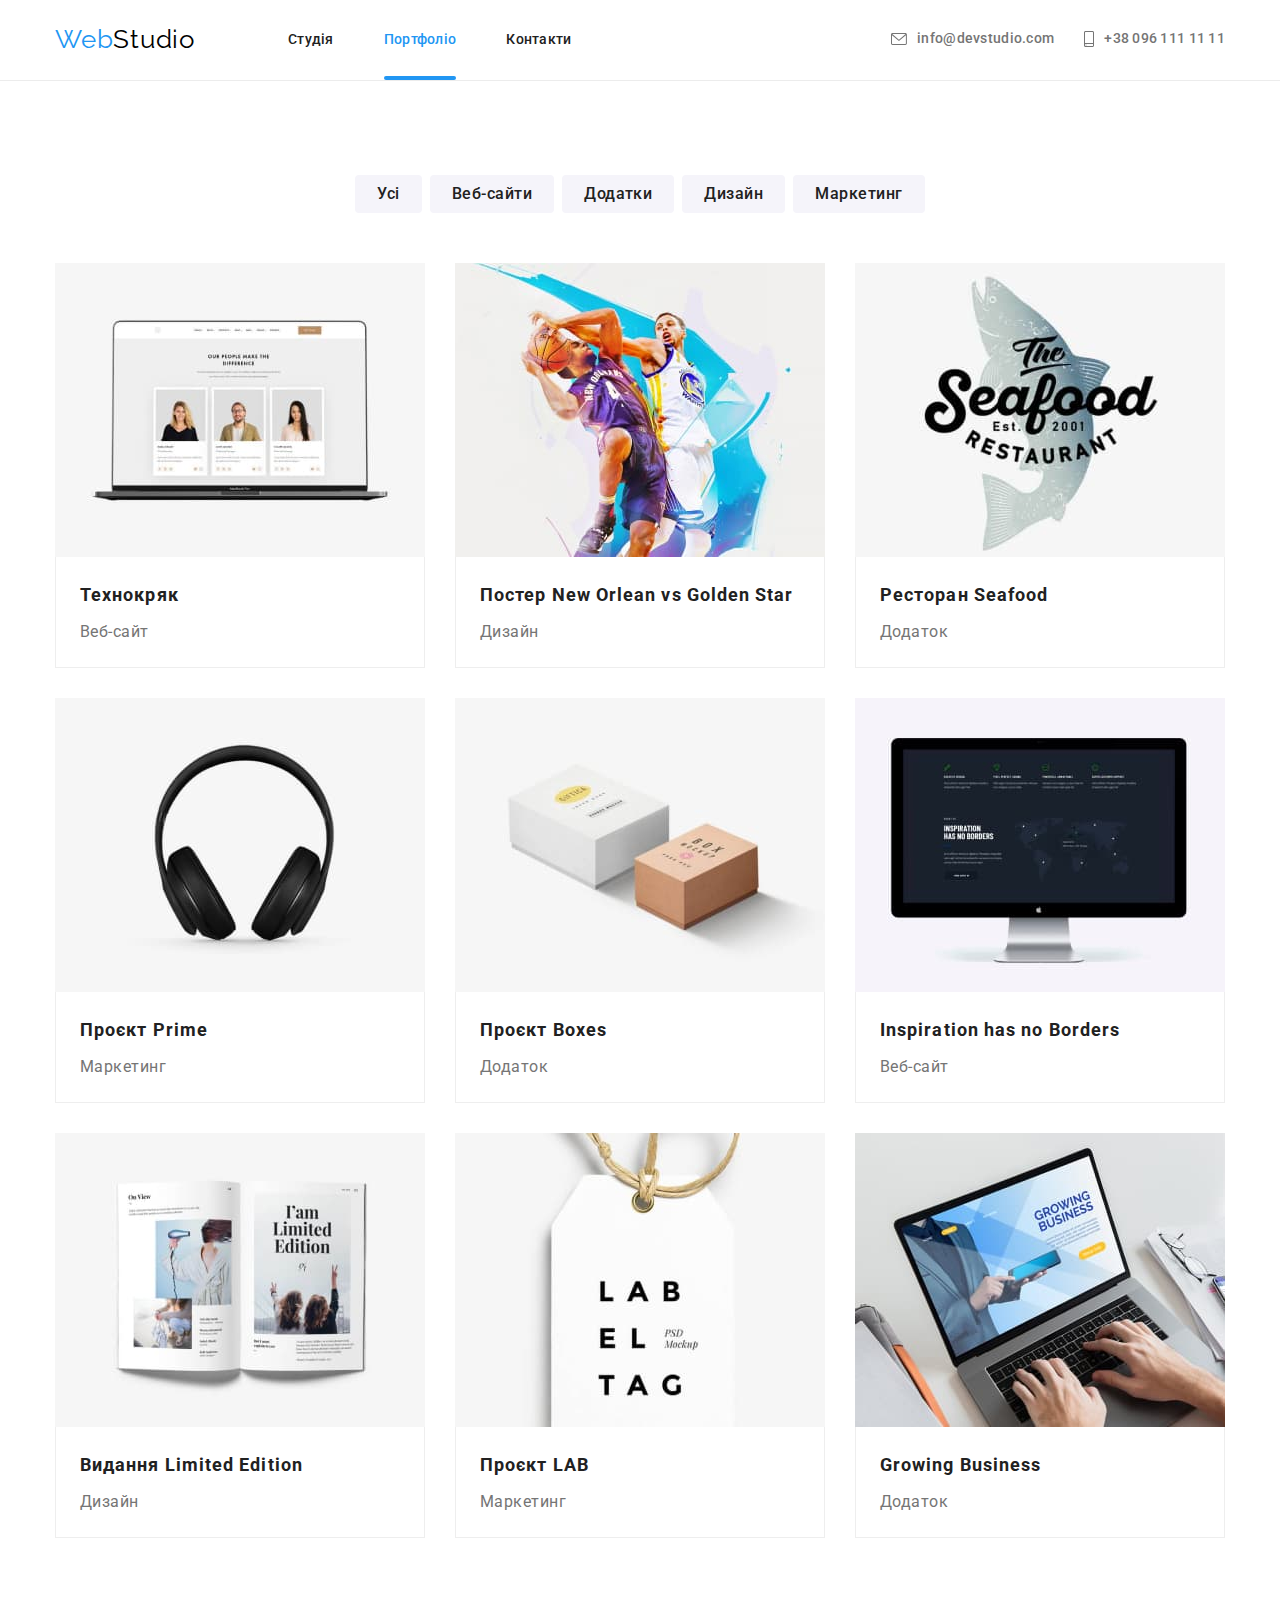
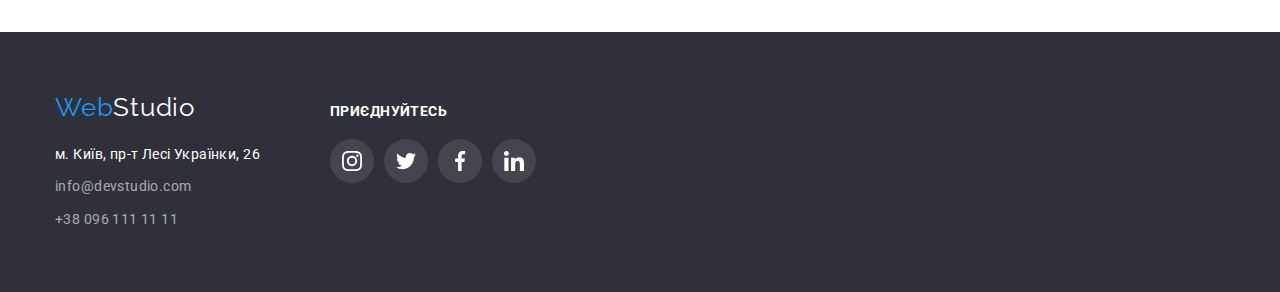
==== portfolio.html @ 84c5d69d "Добавив матеріали з репозиторію №5" ====
<!DOCTYPE html>
<html lang="uk">

<head>
  <meta charset="UTF-8" />
  <meta http-equiv="X-UA-Compatible" content="IE=edge" />
  <meta name="viewport" content="width=, initial-scale=1.0" />
  <title>Портфоліо</title>
  <link rel="preconnect" href="https://fonts.googleapis.com" />
  <link rel="preconnect" href="https://fonts.gstatic.com" crossorigin />
  <link href="https://fonts.googleapis.com/css2?family=Raleway:wght@700&family=Roboto:wght@400;500;700;900&display=swap"
    rel="stylesheet" />
  <link rel="stylesheet" href="https://cdnjs.cloudflare.com/ajax/libs/modern-normalize/1.1.0/modern-normalize.css" />
  <link rel="stylesheet" href="./css/style.css" />
</head>

<body>
  <header class="header">
    <div class="container container-nav-link">
      <a href="#" class="nav-logo"><span class="nav-logo-title">Web</span>Studio</a>
      <nav class="navigation-link">
        <ul class="nav-link">
          <li><a href="./index.html" class="link">Студія</a></li>
          <li><a href="#" class="link link-portfolio">Портфоліо</a></li>
          <li><a href="#" class="link">Контакти</a></li>
        </ul>
      </nav>
      <ul class="link-contact">
        <li>
          <a href="mailto:info@devstudio.com" class="contact contact-mail">
            <svg class="envelop" width="16" height="12">
              <use href="./images/icons.svg#icon-envelope"></use>
            </svg>
            info@devstudio.com</a>
        </li>
        <li>
          <a href="tel:+380961111111" class="contact contact-tel">
            <svg class="smartphone" width="10" height="16">
              <use href="./images/icons.svg#icon-smartphone"></use>
            </svg>
            +38 096 111 11 11</a>
        </li>
      </ul>
    </div>
  </header>
  <main class="content">
    <section class="section-portfolio">
      <div class="container">
        <h1 class="caption">Портфоліо</h1>
        <ul class="navigation">
          <li><button type="button" class="navigation-btn">Усі</button></li>
          <li><button type="button" class="navigation-btn">Веб-сайти</button></li>
          <li><button type="button" class="navigation-btn">Додатки</button></li>
          <li><button type="button" class="navigation-btn">Дизайн</button></li>
          <li><button type="button" class="navigation-btn">Маркетинг</button></li>
        </ul>
      </div>
      <div class="container">
        <ul class="portfolio">
          <li class="photo-items">
            <a href="#" class="photo">
              <div class="text-photo">
                <img src="./images/technoquack.jpg" alt="ноутбук з фото" width="370" height="294" />
                <p class="text-photo-item">
                  Ресурс пропонує комплексні пропозиції з різним рівнем функціоналу та сервісів.
                  Все це дозволить відвідувачу отримати вичерпні відомості про компанію чи
                  приватну особу.
                </p>
              </div>
              <div class="informetion">
                <h2 class="portfolio-items">Технокряк</h2>
                <p class="portfolio-item">Веб-сайт</p>
              </div>
            </a>
          </li>
          <li class="photo-items">
            <a href="#" class="photo">
              <div class="text-photo">
                <img src="./images/neworleanvsgoldenstar.jpg" alt="двоє чоловіків грають в баскетбол" width="370"
                  height="294" />
                <p class="text-photo-item">
                  Ресурс пропонує комплексні пропозиції з різним рівнем функціоналу та сервісів.
                  Все це дозволить відвідувачу отримати вичерпні відомості про компанію чи
                  приватну особу.
                </p>
              </div>
              <div class="informetion">
                <h2 class="portfolio-items">Постер New Orlean vs Golden Star</h2>
                <p class="portfolio-item">Дизайн</p>
              </div>
            </a>
          </li>
          <li class="photo-items">
            <a href="#" class="photo">
              <div class="text-photo">
                <img src="./images/seafood.jpg" alt="логотип ресторану Seafood" width="370" height="294" />
                <p class="text-photo-item">
                  Ресурс пропонує комплексні пропозиції з різним рівнем функціоналу та сервісів.
                  Все це дозволить відвідувачу отримати вичерпні відомості про компанію чи
                  приватну особу.
                </p>
              </div>
              <div class="informetion">
                <h2 class="portfolio-items">Ресторан Seafood</h2>
                <p class="portfolio-item">Додаток</p>
              </div>
            </a>
          </li>
          <li class="photo-items">
            <a href="#" class="photo">
              <div class="text-photo">
                <img src="./images/prime.jpg" alt="навушники" width="370" height="294" />
                <p class="text-photo-item">
                  Ресурс пропонує комплексні пропозиції з різним рівнем функціоналу та сервісів.
                  Все це дозволить відвідувачу отримати вичерпні відомості про компанію чи
                  приватну особу.
                </p>
              </div>
              <div class="informetion">
                <h2 class="portfolio-items">Проєкт Prime</h2>
                <p class="portfolio-item">Маркетинг</p>
              </div>
            </a>
          </li>
          <li class="photo-items">
            <a href="#" class="photo">
              <div class="text-photo">
                <img src="./images/boxes.jpg" alt="дві коробки" width="370" height="294" />
                <p class="text-photo-item">
                  Ресурс пропонує комплексні пропозиції з різним рівнем функціоналу та сервісів.
                  Все це дозволить відвідувачу отримати вичерпні відомості про компанію чи
                  приватну особу.
                </p>
              </div>
              <div class="informetion">
                <h2 class="portfolio-items">Проєкт Boxes</h2>
                <p class="portfolio-item">Додаток</p>
              </div>
            </a>
          </li>
          <li class="photo-items">
            <a href="#" class="photo">
              <div class="text-photo">
                <img src="./images/inspirationhasnoborders.jpg" alt="вуб-сайт на моніторі" width="370" height="294" />
                <p class="text-photo-item">
                  Ресурс пропонує комплексні пропозиції з різним рівнем функціоналу та сервісів.
                  Все це дозволить відвідувачу отримати вичерпні відомості про компанію чи
                  приватну особу.
                </p>
              </div>
              <div class="informetion">
                <h2 class="portfolio-items">Inspiration has no Borders</h2>
                <p class="portfolio-item">Веб-сайт</p>
              </div>
            </a>
          </li>
          <li class="photo-items">
            <a href="#" class="photo">
              <div class="text-photo">
                <img src="./images/limitededition.jpg" alt="" width="370" height="294" />
                <p class="text-photo-item">
                  Ресурс пропонує комплексні пропозиції з різним рівнем функціоналу та сервісів.
                  Все це дозволить відвідувачу отримати вичерпні відомості про компанію чи
                  приватну особу.
                </p>
              </div>
              <div class="informetion">
                <h2 class="portfolio-items">Видання Limited Edition</h2>
                <p class="portfolio-item">Дизайн</p>
              </div>
            </a>
          </li>
          <li class="photo-items">
            <a href="#" class="photo">
              <div class="text-photo">
                <img src="./images/lab.jpg" alt="ярлик з назвю lab" width="370" height="294" />
                <p class="text-photo-item">
                  Ресурс пропонує комплексні пропозиції з різним рівнем функціоналу та сервісів.
                  Все це дозволить відвідувачу отримати вичерпні відомості про компанію чи
                  приватну особу.
                </p>
              </div>
              <div class="informetion">
                <h2 class="portfolio-items">Проєкт LAB</h2>
                <p class="portfolio-item">Маркетинг</p>
              </div>
            </a>
          </li>
          <li class="photo-items">
            <a href="#" class="photo">
              <div class="text-photo">
                <img src="./images/growingbusiness.jpg" alt="людина працює за ноутбуком" width="370" height="294" />
                <p class="text-photo-item">
                  Ресурс пропонує комплексні пропозиції з різним рівнем функціоналу та сервісів.
                  Все це дозволить відвідувачу отримати вичерпні відомості про компанію чи
                  приватну особу.
                </p>
              </div>
              <div class="informetion">
                <h2 class="portfolio-items">Growing Business</h2>
                <p class="portfolio-item">Додаток</p>
              </div>
            </a>
          </li>
        </ul>
      </div>
    </section>
  </main>
  <footer class="basement">
    <div class="besement-footer">
      <div class="container footer-list">
        <div>
          <div>
            <a href="#" class="webstudio"><span class="nav-logo-title">Web</span>Studio</a>
          </div>
          <address class="address">
            <a href="https://goo.gl/maps/wqp1L68H8jc3v6tp8" class="address-title">м. Київ, пр-т Лесі Українки, 26</a>
          </address>
          <ul class="link-contact-footer">
            <li>
              <a href="mailto:info@devstudio.com" class="connection connection-mail">info@devstudio.com</a>
            </li>
            <li><a href="tel:+380961111111" class="connection">+38 096 111 11 11</a></li>
          </ul>
        </div>
        <div class="join">
          <h2 class="join-title">приєднуйтесь</h2>
          <ul class="social">
            <li>
              <a class="footer-social" href="#">
                <svg class="social-item" width="20" height="20">
                  <use href="./images/icons.svg#icon-instagram"></use>
                </svg>
              </a>
            </li>
            <li>
              <a class="footer-social" href="#">
                <svg class="social-item" width="20" height="20">
                  <use href="./images/icons.svg#icon-twitter"></use>
                </svg>
              </a>
            </li>
            <li>
              <a class="footer-social" href="#">
                <svg class="social-item" width="20" height="20">
                  <use href="./images/icons.svg#icon-facebook"></use>
                </svg>
              </a>
            </li>
            <li>
              <a class="footer-social" href="#">
                <svg class="social-item" width="20" height="20">
                  <use href="./images/icons.svg#icon-linkedin"></use>
                </svg>
              </a>
            </li>
          </ul>
        </div>
      </div>
    </div>
  </footer>
</body>

</html>
---- css/style.css ----
:root {
    --second-color: #FFFFFF;
    --brend-color: #2F303A;
    --background-team:#F5F4FA;
    --color-item-tel-mail:#757575;
    --link-decoration:none;
    --point:none;
}
h1,
h2,
h3,
h4,
h5,
h6,
p {margin: 0;}

ul{margin: 0; padding: 0;}

.container{
    width: 1200px;
    padding-left: 15px;
    padding-right: 15px;
    margin: 0 auto;
}

img{
    display: block;
}
/* ----------------------BODY---------------------------- */

.header{
    background-color: var(--second-color);
    padding-top: 24px;
    padding-bottom: 25px;
    border-bottom: 1px solid #ECECEC;
   
}

.container-nav-link{
    display: flex;
    align-items: center;
}

body{
    font-family: 'Roboto',sans-serif;
    color: #212121;
}
/* -------------------NAV--------------------------- */
.nav-logo{
    font-family: 'Raleway';
    font-size: 26px;
    line-height: 1.19;
    letter-spacing: 0.03em;
    color: #000000;
    text-decoration:var(--link-decoration);
    margin-right: 93px;
}

.nav-logo-title{
    color: #2196F3;
}

.navigation-link{


    margin-right: auto;
}

.nav-link{  


    gap: 50px;
    list-style:var(--point) ;
    display: flex;
}

.link{
    padding: 32px 0px;
    position: relative;

    transition-property: color;
    transition-duration: 250ms;
    transition-timing-function: cubic-bezier(0.4, 0, 0.2, 1);
    text-decoration:var(--link-decoration) ;
    color: #212121;
    font-weight: 500;
    font-size: 14px;
    line-height: 1.14;
    letter-spacing: 0.02em 
}

.link:hover,
.link:focus {
    color: #2196F3;
}

.link-item::after{
    content: " ";

    position: absolute;
    left: 0px;
    bottom: -0.4px;

    display: block;
    width: 100%;
    height: 4px;
    background-color: #2196F3;
    border-radius: 2px;
}

.link-item{
    color: #2196F3;
}

.link-portfolio::after{
    content: " ";
    
    position: absolute;
    left: 0px;
    bottom: -0.4px;
    
    display: block;
     width: 100%;
    height: 4px;
    background-color: #2196F3;
    border-radius: 2px;
}

.link-portfolio{
    color: #2196F3;}
/* --------------------tel/mail--------------------------------- */
.link-contact{
    list-style:var(--point);
    display: flex;

}
.contact{
    transition-property: color;
    transition-duration: 250ms;
    transition-timing-function: cubic-bezier(0.4, 0, 0.2, 1);

    font-weight: 500;
    font-size: 14px;
    line-height: 1.14;
    letter-spacing: 0.02em;
    color: var(--color-item-tel-mail);
    text-decoration:var(--link-decoration) ;
    display: flex;
    align-items: center;
}
.contact .envelop{
    transition-property: fill;
    transition-duration: 250ms;
    transition-timing-function: cubic-bezier(0.4, 0, 0.2, 1);
}
.contact .smartphone{
    transition-property: fill;
    transition-duration: 250ms;
    transition-timing-function: cubic-bezier(0.4, 0, 0.2, 1);
}

.contact:hover,
.contact:focus{
    color: #2196F3;
}

.contact:hover .envelop{
    fill: #2196F3;
}

.contact:focus .envelop{
    fill: #2196F3;
}

.contact-mail{
    margin-right: 30px;
}

.envelop{
    margin-right: 10px;
    fill: #757575;
}

.smartphone{
    fill: #757575;
    margin-right: 10px;
}

.contact-tel:hover .smartphone{
    fill: #2196F3;
}

.contact-tel:focus .smartphone {
    fill: #2196F3;}
/* --------------------------title-------------------------------- */
.title{
    background-image: linear-gradient(rgba(47, 48, 58, 0.4),
    rgba(47, 48, 58, 0.4)), url(../images/phototitle.jpg);
    background-color: #C4C4C4;
    background-repeat: no-repeat;
    background-position: center;
    background-size: cover;
    max-width: 1600px;
    margin: 0 auto;
    padding-top: 195px;
    padding-bottom: 200px;
    
}
.container-title{
    padding: 0px;
    max-width: 696px;
}

.title-header{
    margin-bottom: 35px;
    
    font-weight: 900;
    font-size: 44px;
    line-height: 1.36;
    text-align: center;
    letter-spacing: 0.06em;
    text-transform: uppercase;
    color: #FFFFFF;
}

.btn{
    display:block;
    margin: 0 auto;
    padding-top: 10px;
    padding-right: 32px;
    padding-bottom: 10px;
    padding-left: 32px;

    font-family: inherit;
    font-weight: 700;
    font-size: 16px;
    line-height: 1.87;
    align-items: center;
    text-align: center;
    letter-spacing: 0.06em;
    border-radius: 4px;
    border: none;
    color: #FFFFFF;
    background: #2196F3;
    
    cursor: pointer;
}

.btn:hover,
.btn:focus{
    background-color: #1976d2;
}
/* ----------------------------BENEFITS--------------------------- */
.benefits{ 
    background-color:var(--second-color);
    padding-top: 94px;
    padding-bottom: 94px;
}

.benefits-list{
    display: flex;
    gap: 30px;
}

.text{}

.caption{
    position: absolute;
    width: 1px;
    height: 1px;
    margin: -1px;
    border: 0;
    padding: 0;
    white-space: nowrap;
    clip-path: inset(100%);
    clip: rect(0 0 0 0);
    overflow: hidden;
}

.icons{
    width: 270px;
    height: 120px;
    background-color: #F5F4FA;
    border-radius: 4px;
    margin-bottom: 30px;
    display: flex;
    align-items: center;
    justify-content: center;
}

.item{

    list-style:var(--point);
    flex-basis: calc((100%-90px)/4);
}

.icons-group{}

.item-header{
    font-size: 14px;
    line-height: 1.14;
    letter-spacing: 0.03em;
    text-transform: uppercase;
    margin-bottom: 10px;
}
.text{
    font-size: 14px;
    line-height: 1.71;
    letter-spacing: 0.03em;
    color: var(--color-item-tel-mail);
}
/* ----------------------------WORK--------------------------------- */
.works{
    background-color: var(--second-color);
    padding-bottom: 94px;
}

.out-team{
    padding-top: 94px;
    padding-bottom: 94px;
    background-color: var(--background-team);
}

.work{
    margin-bottom: 50px;
    font-size: 36px;
    line-height: 1.16;
    text-align: center;
    letter-spacing: 0.03em;
}

.work-photo{
    list-style:var(--point) ;
    display: flex;
    gap: 30px;
}

.lessons{
    position: relative;
}

.lessons-list{
    position: absolute;
    bottom: 0px ;

    width: 370px;
    height: 70px;
    background-color:rgba(47, 48, 58, 0.8);
}

.lessons-item{
    font-size: 14px;
    line-height: 16px;
    text-align: center;
    letter-spacing: 0.03em;
    text-transform: uppercase;
    color: #FFFFFF;
    padding-top: 27px;
}

.work-out-team{}

.work-team{
    list-style:var(--point) ;
    display: flex;
    gap: 30px;  
}

.player{
    background-color: #FFFFFF;
    padding-bottom: 30px;
    border-radius: 5px;
}

.player-team{
    font-weight: 500;
    font-size: 16px;
    line-height: 1.18;
    text-align: center;
    letter-spacing: 0.03em;
    margin-top: 30px;  
}

.player-teams{
    box-shadow:0px 1px 3px rgba(0, 0, 0, 0.12),
    0px 1px 1px rgba(0, 0, 0, 0.14),
    0px 2px 1px rgba(0, 0, 0, 0.2);
}

.job{
    font-size: 16px;
    line-height: 1.18;
    text-align: center;
    letter-spacing: 0.03em;
    color: var(--color-item-tel-mail);
    margin-top: 10px;
}

.networks{
    display: flex;
    justify-content: center;
    margin-top: 16px;
    gap: 10px;
}

.networks-player{
    list-style: var(--point);
}

.networks-player-element{
    transition-property: background-color;
    transition-duration: 250ms;
    transition-timing-function: cubic-bezier(0.4, 0, 0.2, 1);

    width: 44px;
    height: 44px;
    border-radius: 50%;
    display: flex;
    justify-content: center;
    align-items: center;    
}

.social-networks{
    fill:#AFB1B8;
}

.social-networks{
    transition-property: fill;
    transition-duration: 250ms;
    transition-timing-function: cubic-bezier(0.4, 0, 0.2, 1);
}

.networks-player-element:hover,
.networks-player-element:focus{
    background-color: #2196F3;
}

.networks-player-element:hover .social-networks{
    transition-property: fill;
    transition-duration: 250ms;
    transition-timing-function: cubic-bezier(0.4, 0, 0.2, 1);
}

.networks-player-element:hover .social-networks{
    fill: #ffffff;
}

.networks-player-element:focus .social-networks{
    fill: #ffffff;
}
/* ------------------------clients-------------------------- */
.clients{
    padding-top: 94px;
    padding-bottom: 94px;
}

.clients-tile{
    margin-bottom: 50px;
    font-size: 36px;
    line-height: 42px;
    text-align: center;
    letter-spacing: 0.03em;
}

.clients-items{
    display: flex;
    justify-content: center;
    gap: 30px;
}

.clients-atem{
    list-style: var(--point); 
}

.clients-link{
    transition-property: border;
    transition-duration: 250ms;
    transition-timing-function: cubic-bezier(0.4, 0, 0.2, 1);

    width: 170px;
    height: 92px;
    display: block;
    border-top: 1px solid #AFB1B8 ;
    border-right: 1px solid #AFB1B8;
    border-bottom: 1px solid #AFB1B8 ;
    border-left: 1px solid #AFB1B8 ;
    border-radius: 4px; 
    display: flex;
    justify-content: center;
    align-items: center;
}

.clients-link:hover{
    border: solid #2196F3;
}

.logo{
    fill: #AFB1B8;
}

.clients-link:hover .logo{
    fill: #2196F3;
}

.clients-link:focus .logo{
    fill: #2196F3;
}
/* ---------------------footer------------------------------------- */
.basement{
    background-color:var(--brend-color);
    padding-top: 60px;
    padding-bottom: 60px;
}

.webstudio{
    margin-bottom: 20px;

    display: inline-block;
    font-family: 'Raleway';
    text-decoration:var(--link-decoration) ;
    font-size: 26px;
    line-height: 1.19;
    letter-spacing: 0.03em;
    color: #FFFFFF; 
}

.address{
    margin-bottom: 9px;
}

.besement-footer{}

.footer-list{
    display: flex;
    align-items: baseline;
}

.address-title{
    text-decoration:var(--link-decoration) ;
    font-style: normal;
    font-size: 14px;
    line-height: 1.71;
    letter-spacing: 0.03em;
    color: #FFFFFF;
}

.link-contact-footer{
    list-style: var(--point);
}

.connection{
    text-decoration:var(--link-decoration) ;
    font-size: 14px;
    line-height: 1.71;
    letter-spacing: 0.03em;
    color: rgba(255, 255, 255, 0.6);
}

.connection-mail{
    display: inline-block;
    margin-bottom: 9px; 
}

.join{
    margin-left: 70px; 
}

.join-title{
    display: flex;
    align-items: baseline;
    font-size: 14px;
    line-height: 16px;
    letter-spacing: 0.03em;
    text-transform: uppercase;
    color: #FFFFFF;
}

.social{
    margin-top: 20px;
    display: flex;
    list-style:none;
    gap: 10px;  
}

.footer-social{
    transition-property: background-color;
    transition-duration: 250ms;
    transition-timing-function: cubic-bezier(0.4, 0, 0.2, 1);

    width: 44px;
    height: 44px;
    display: flex;
    align-items: center;
    justify-content: center;
    border-radius: 50%;
    background-color: rgba(255, 255, 255, 0.1);;
}

.footer-social:hover,
.footer-social:focus{
    background-color: #2196F3;
}

.social-item{
     fill: #FFFFFF;
}
/* ---------------------------PORTFOLIO-------------------- */
.content{
    background-color: var(--second-color);
}

.section-portfolio{
    padding-top: 94px;
    padding-bottom: 94px;
}

.navigation{
    list-style:var(--point) ;
    margin-bottom: 50px ;
    display: flex;
    gap: 8px;
    justify-content: center; 
}

.navigation-btn{
    transition-property: background-color color box-shadow;
    transition-duration: 250ms;
    transition-timing-function: cubic-bezier(0.4, 0, 0.2, 1);

    padding-top: 6px;
    padding-right: 22px;
    padding-bottom: 6px;
    padding-left: 22px;

    font-family: 'Roboto';
    font-weight: 500;
    font-size: 16px;
    line-height: 1.62;
    text-align: center;
    letter-spacing: 0.03em;
    color: #212121;
    background: #F5F4FA;
    border-radius: 4px;
    border: 0px;
    cursor: pointer;
}

.navigation-btn:hover,
.navigation-btn:focus{
    background-color: #2196F3;
    color: #FFFFFF;
    box-shadow: 0px 3px 1px rgba(0, 0, 0, 0.1), 0px 1px 2px rgba(0, 0, 0, 0.08);
}

.portfolio{
    list-style:var(--point) ;
    display: flex;
    flex-wrap: wrap;
    gap: 30px;
}

.photo {
    text-decoration: var(--link-decoration);
    display: block;
}

.photo{
    transition-property:box-shadow;
    transition-duration: 250ms;
    transition-timing-function: cubic-bezier(0.4, 0, 0.2, 1);
}

.photo:hover,
.photo:focus{
    box-shadow: 0px 1px 1px rgba(0, 0, 0, 0.12), 0px 4px 4px rgba(0, 0, 0, 0.06), 1px 4px 6px rgba(0, 0, 0, 0.16);
}

.text-photo{
    position: relative;
    overflow: hidden;
}

.text-photo-item{
    position: absolute;

    transform: translateY(100%);
    transition-property: transform ;
    transition-duration: 250ms;
    transition-timing-function: cubic-bezier(0.4, 0, 0.2, 1);

    top: 0px;
    height: 100%;
    padding-top: 64px;
    padding-right: 24px;
    padding-bottom: 64px;
    padding-left: 24px;
    font-size: 18px;
    line-height: 28px;
    letter-spacing: 0.03em;
    background: rgba(33, 150, 243, 0.9);
    color: #FFFFFF;
}


.photo:hover .text-photo-item{
    transform: translateY(0%);
    transition-property: transform;
    transition-duration: 250ms;
    transition-timing-function: cubic-bezier(0.4, 0, 0.2, 1);  
}

.photo:focus .text-photo-item{
    transform: translateY(0%);
    transition-property: transform;
    transition-duration: 250ms;
    transition-timing-function: cubic-bezier(0.4, 0, 0.2, 1);
}

.informetion{
    background-color: #FFFFFF;
    border-right: 1px solid #EEEEEE;
    border-bottom: 1px solid #EEEEEE ;
    border-left: 1px solid #EEEEEE ;
    padding-left: 24px;
    padding-top: 20px;
    padding-bottom: 20px;
}

.portfolio-items{
    font-size: 18px;
    line-height: 2;
    letter-spacing: 0.06em;
    color:#212121;
    
}

.portfolio-item{
    margin-top: 4px;
    font-size: 16px;
    line-height: 1.87;
    letter-spacing: 0.03em;
     color: var(--color-item-tel-mail);
}

.backdrop{
    position: fixed;
    top: 0px;
    width: 100%;
    height: 100%;
    background: rgba(0, 0, 0, 0.2);
    transition-property: opacity visibility;
    transition-duration: 250ms;
    transition-timing-function: linear;

}
/* ---------------------------MODAL_---------------------------------- */
.modal{
    position: absolute;

    width: 528px;
    min-height: 581px;
    background-color: #FFFFFF;
    border-radius: 4px;
    top: 50%;
    left: 50%;
    transform: translate(-50%, -50%) scale(1);
    transition-property: transform;
    transition-duration: 250ms;
    transition-timing-function: linear;
}

.backdrop.is-hidden .modal{
    transform: translate(-50%, -50%) scale(0); 
}

.modal-btn{
    position: absolute;
    top: 8px;
    right: 8px;

    width: 30px;
    height: 30px;
    background: #FFFFFF;
    border: 1px solid rgba(0, 0, 0, 0.1);
    border-radius: 50%;
    display: flex;
    align-items: center;
    justify-content: center;

    cursor: pointer;
}

.is-hidden{
    opacity: 0;
    visibility: hidden;
    pointer-events: none;
}
.modal-btn:hover .modal-icon{
    fill: #2196F3;
}
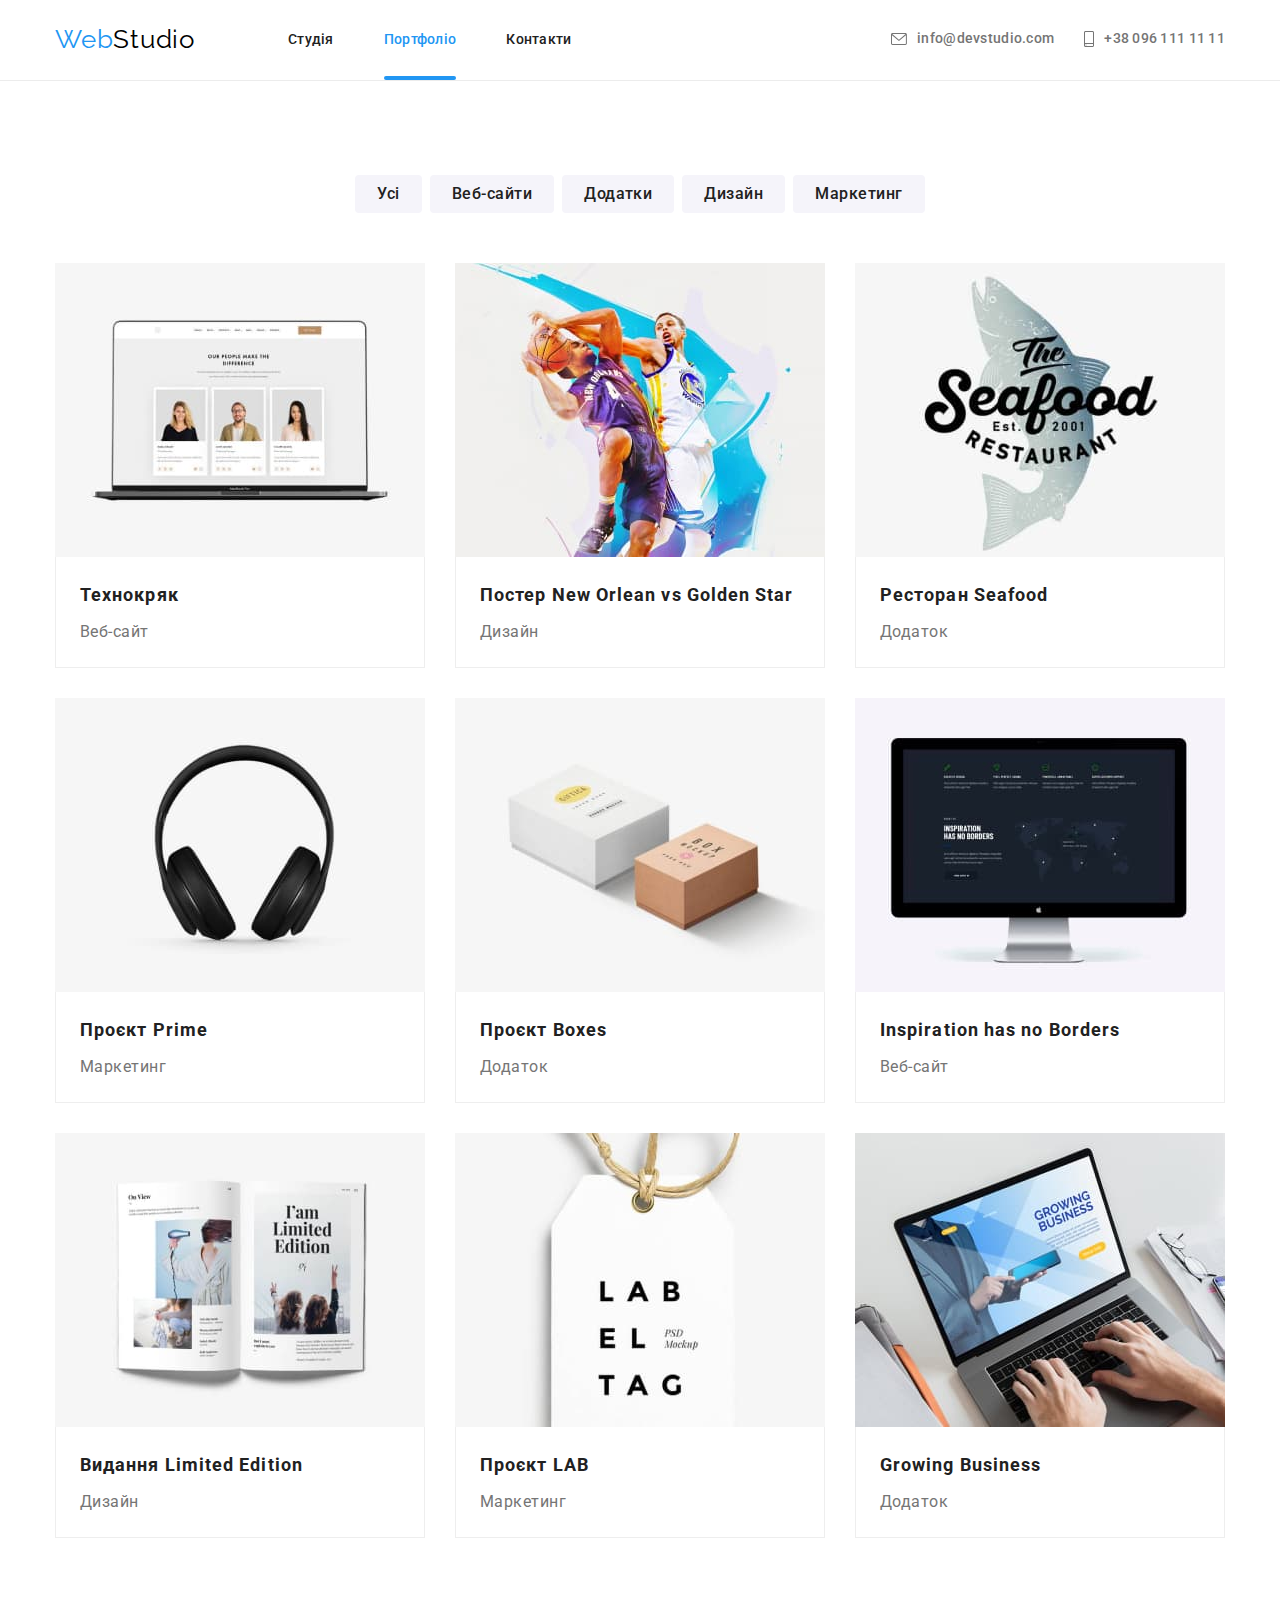
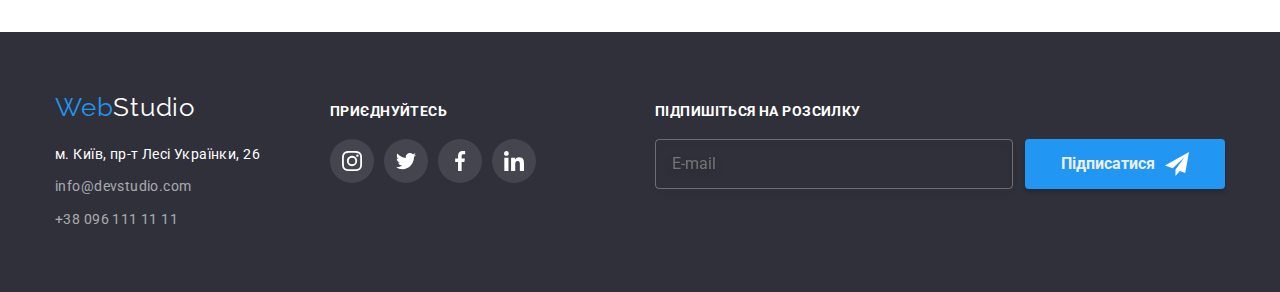
==== commit 81d5c231: "форматував за допомогою приттер та добавив у футер портфоліо секцію ПІДПИШІТЬСЯ НА РОЗСИЛКУ" ====
--- a/portfolio.html
+++ b/portfolio.html
@@ -256,6 +256,18 @@
             </li>
           </ul>
         </div>
+        <div class="subscription">
+          <h2 class="subscription-title">Підпишіться на розсилку</h2>
+          <form class="subscription-item">
+            <input type="email" placeholder="E-mail" class="input-subscription" required />
+            <button type="submit" class="subscription-btn">
+              Підписатися
+              <svg width="24" height="24" class="icone-subscription">
+                <use href="./images/icons.svg#icon-iconsend"></use>
+              </svg>
+            </button>
+          </form>
+        </div>
       </div>
     </div>
   </footer>
--- a/css/style.css
+++ b/css/style.css
@@ -67,8 +67,6 @@
 }
 
 .nav-link{  
-
-
     gap: 50px;
     list-style:var(--point) ;
     display: flex;
@@ -604,6 +602,65 @@
 .social-item{
      fill: #FFFFFF;
 }
+
+.subscription {
+    margin-left: auto;
+}
+
+.subscription-title {
+    font-size: 14px;
+    line-height: 16px;
+    letter-spacing: 0.03em;
+    text-transform: uppercase;
+    color: #FFFFFF;
+    margin-bottom: 20px;
+}
+
+.subscription-item{
+    display: flex;
+    align-items: center;
+}
+
+.input-subscription {
+    color: #FFFFFF;
+    width: 358px;
+    height: 50px;
+    padding-left: 16px;
+    padding-top: 15px;
+    padding-bottom: 15px;
+    background-color: inherit;
+    border: 1px solid rgba(255, 255, 255, 0.3);
+    filter: drop-shadow(0px 4px 4px rgba(0, 0, 0, 0.15));
+    border-radius: 4px;
+}
+
+.input-subscription:focus{
+    border-color: rgba(255, 255, 255, 0.3);
+    outline: rgba(255, 255, 255, 0.3);
+    
+}
+
+.subscription-btn {
+    display: flex;
+    align-items: center;
+    justify-content: center;
+    margin-left: 12px;
+    font-weight: 700;
+    font-size: 16px;
+    line-height: 30px;
+    width: 200px;
+    height: 50px;
+    color: #EEEEEE;
+    background: #2196F3;
+    box-shadow: 0px 4px 4px rgba(0, 0, 0, 0.15);
+    border-radius: 4px;
+    border: 0px;
+    cursor: pointer;
+}
+
+.icone-subscription{
+    margin-left: 10px;
+}
 /* ---------------------------PORTFOLIO-------------------- */
 .content{
     background-color: var(--second-color);
@@ -753,9 +810,14 @@
     transition-timing-function: linear;
 
 }
+
+
+
 /* ---------------------------MODAL_---------------------------------- */
 .modal{
     position: absolute;
+
+    padding: 40px;
 
     width: 528px;
     min-height: 581px;
@@ -786,8 +848,8 @@
     display: flex;
     align-items: center;
     justify-content: center;
-
     cursor: pointer;
+   
 }
 
 .is-hidden{
@@ -797,4 +859,212 @@
 }
 .modal-btn:hover .modal-icon{
     fill: #2196F3;
-}+    transition-property: fill;
+    transition-duration: 250ms;
+     transition-timing-function: cubic-bezier(0.4, 0, 0.2, 1);
+}
+
+
+
+.forma-title {
+    font-size: 20px;
+    line-height: 23px;
+    text-align: center;
+    letter-spacing: 0.03em;
+    color: #212121;
+}
+
+.forma{
+    margin-top: 12px;
+}
+
+
+.input-icons{
+    position: relative;
+    margin-top: 4px;
+    margin-bottom: 10px;
+}
+
+.input-icon{
+   position: absolute;
+   left: 12px;
+   top: 50%;
+   transform: translateY(-50%);
+}
+
+
+
+.forma-contact{
+    width: 100%;
+    height: 40px;
+    background-color: transparent;
+    border: 1px solid rgba(33, 33, 33, 0.2);
+    border-radius: 4px;
+    padding-left: 42px;
+
+}
+
+.forma-contact:hover,
+.forma-contact:focus{
+    border-color: #2196F3;
+    outline:#2196F3;
+    transition-duration: 250ms;
+    transition-timing-function: cubic-bezier(0.4, 0, 0.2, 1);
+}
+
+.forma-contact:hover + .input-icon{
+    fill: #1976d2;
+    transition-duration: 250ms;
+    transition-timing-function: cubic-bezier(0.4, 0, 0.2, 1);
+}
+.forma-contact:focus+.input-icon{
+    fill: #1976d2;
+    transition-duration: 250ms;
+    transition-timing-function: cubic-bezier(0.4, 0, 0.2, 1);
+}
+
+.forma-contact{
+    transition-property: border;
+    transition-duration: 250ms;
+    transition-timing-function: cubic-bezier(0.4, 0, 0.2, 1);
+}
+
+.input-icon{
+    transition-property: fill;
+    transition-duration: 250ms;
+    transition-timing-function: cubic-bezier(0.4, 0, 0.2, 1);
+}
+
+
+
+.comment{
+    margin-top: 4px;
+
+    width: 448px;
+    height: 120px;
+    border: 1px solid rgba(33, 33, 33, 0.2);
+    border-radius: 4px;
+    resize: none;
+}
+
+.label-name {
+    display:block;
+    font-size: 12px;
+    line-height: 14px;
+    letter-spacing: 0.01em;
+    color: #757575;
+
+}
+
+.comment{
+    margin-top: 4px;
+    padding-top: 12px;
+    padding-right: 16px;
+    padding-bottom: 12px;
+    padding-left: 16px;
+    margin-bottom: 20px;
+
+    transition-property: border;
+    transition-duration: 250ms;
+    transition-timing-function: cubic-bezier(0.4, 0, 0.2, 1);
+}
+.comment::placeholder{
+    font-size: 12px;
+    line-height: 14px;
+    letter-spacing: 0.01em;
+    color: rgba(117, 117, 117, 0.5);
+}
+
+.comment:hover,
+.comment:focus{
+    border-color: #2196F3;
+    outline: #2196F3;
+    transition-duration: 250ms;
+    transition-timing-function: cubic-bezier(0.4, 0, 0.2, 1);
+}
+
+.checkbox{
+    position: absolute;
+    width: 1px;
+    height: 1px;
+    margin: -1px;
+    border: 0;
+    padding: 0;
+    white-space: nowrap;
+    clip-path: inset(100%);
+    clip: rect(0 0 0 0);
+    overflow: hidden;
+}
+
+.checkbox-text{
+    font-size: 14px;
+    line-height: 24px;
+    letter-spacing: 0.03em;
+    color: #757575;
+
+    display: flex;
+    align-items: center;
+    justify-content: center;
+}
+
+.checkbox-text span{
+    width: 16px;
+    height: 15px;
+    border: 2px solid #212121;
+    border-radius: 2px;
+    margin-right: 8px;
+
+    display: flex;
+    justify-content: center;
+    align-items: center;
+    fill: transparent;
+}
+
+.checkbox:checked +.checkbox-text span{
+    background-color: #2196F3;
+    border: none;
+    fill: #FFFFFF;
+}
+
+.checkbox-link{
+    font-size: 14px;
+    line-height: 24px;
+    letter-spacing: 0.03em;
+    text-decoration-line: underline;
+    color: #2196F3;
+    margin-left: 5px;
+    text-decoration: none;
+    position: relative;
+}
+
+.checkbox-link::before{
+    content: " ";
+    
+    position: absolute;
+    left: 0px;
+    bottom: 5.7px;
+
+    display: block;
+    width: 100%;
+    height: 1px;
+    background-color: #2196F3;
+}
+
+.submit-btn{
+    display: block;
+    margin: 0 auto;
+    margin-top: 30px;
+    width: 200px;
+    height: 50px;
+    background-color: #2196F3;
+    color: #FFFFFF;
+    font-size: 16px;
+    line-height: 30px;
+    letter-spacing: 0.06em;
+    font-weight: 700;
+    font-style: normal;
+    border: none;
+    box-shadow: 0px 4px 4px rgba(0, 0, 0, 0.15);
+    border-radius: 4px;
+    cursor: pointer;
+    }